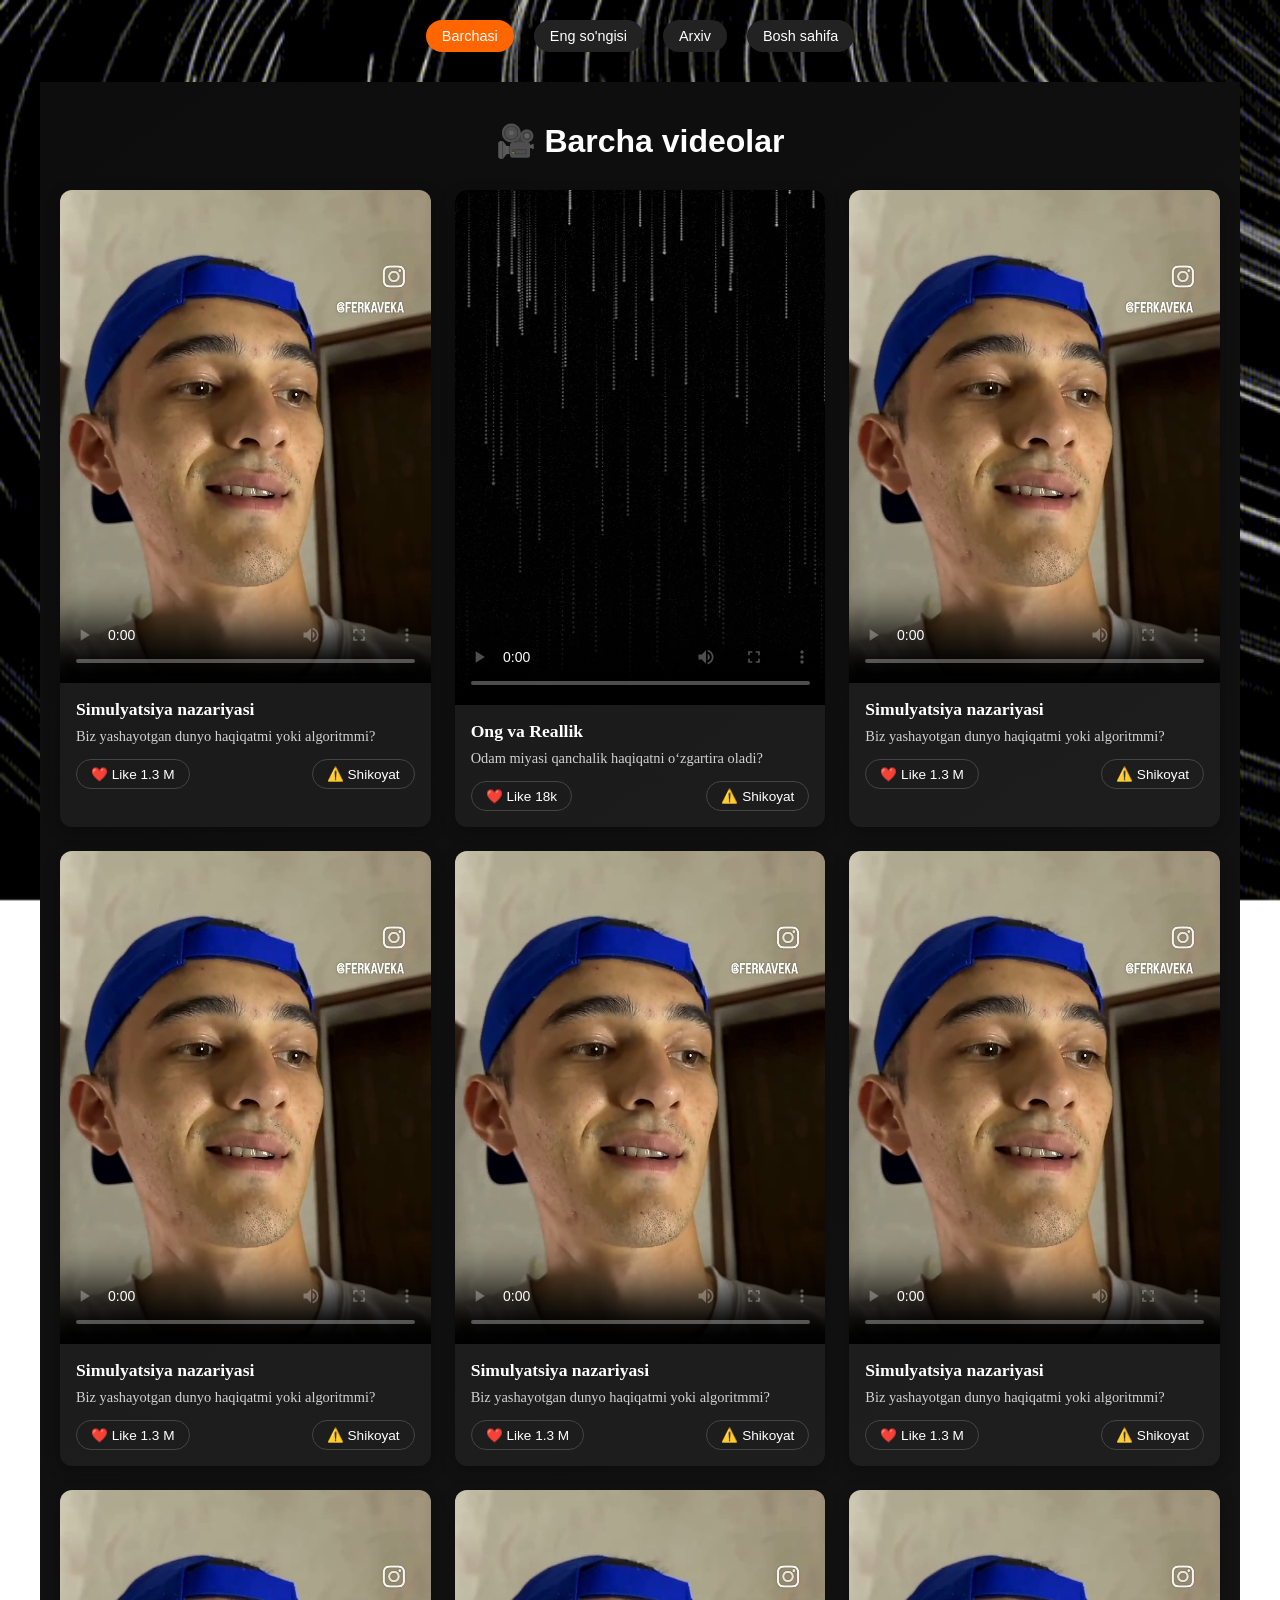
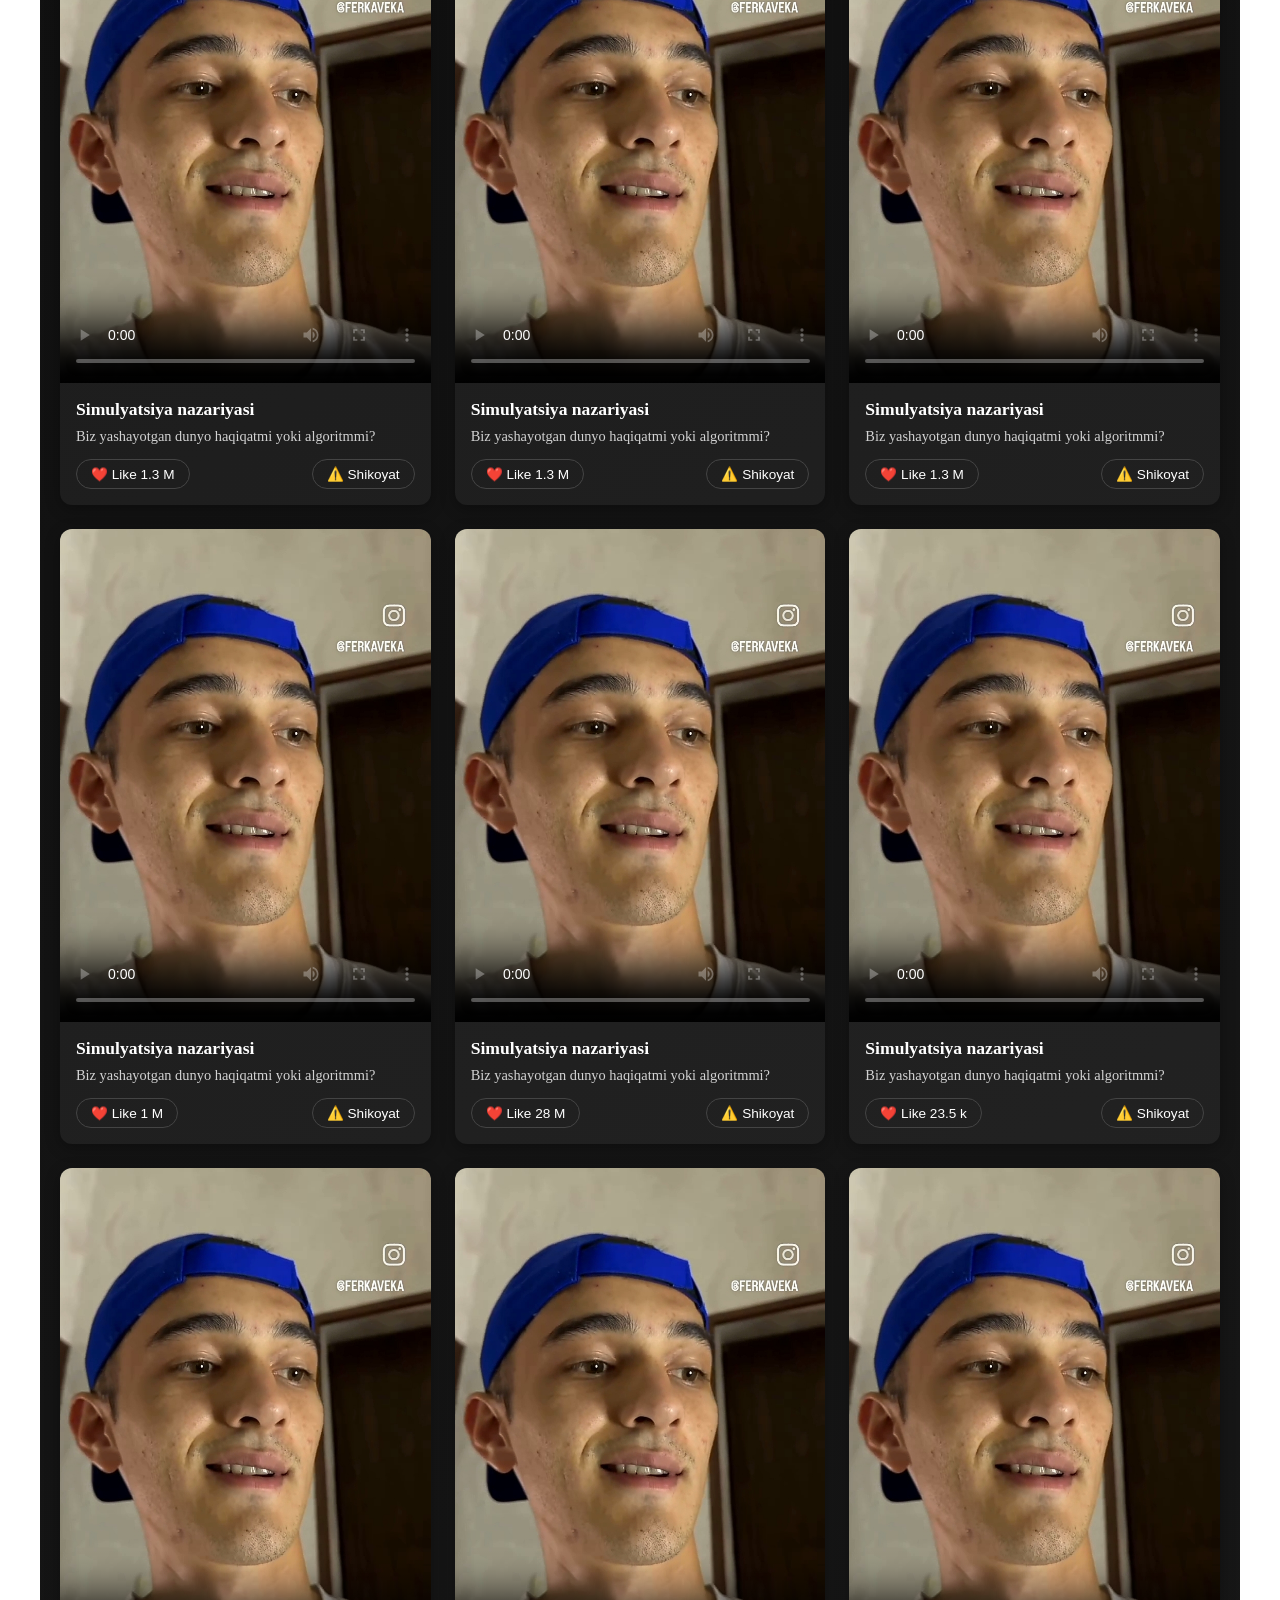
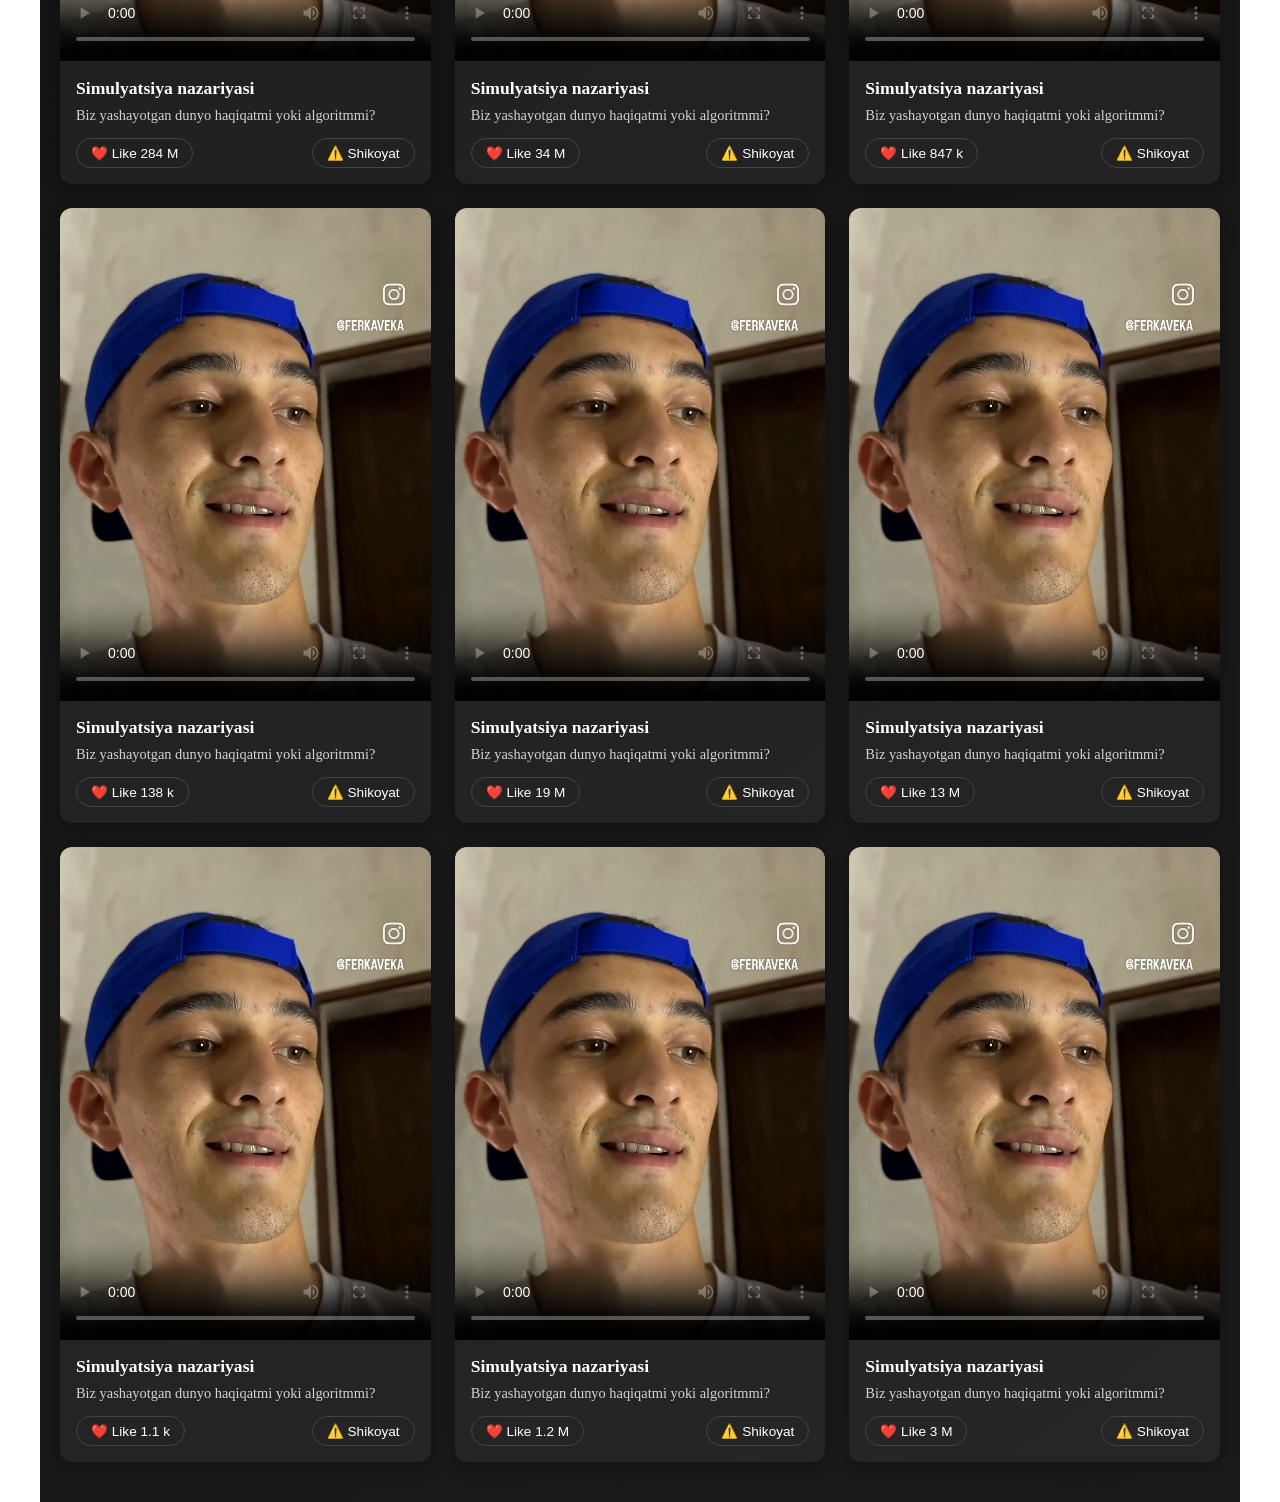
==== index1.html @ 3a31cd07 "ferkaveka" ====
<!DOCTYPE html>
<html lang="en">
<head>
    <meta charset="UTF-8">
    <meta name="viewport" content="width=device-width, initial-scale=1.0">
    <title>Document</title>
    <link rel="stylesheet" href="style1.css">
</head>
<body>


  <!-- GIF orqa fon -->
  <div class="gif-bg">
    <img src="загруженное (1).gif" alt="Background GIF">
  </div>





    <nav class="video-menu">
 <button class="menu-btn active">Barchasi</button>
 <a href="index2.html"><button class="menu-btn">Eng so'ngisi</button></a> 
 <a href="index3.html"><button class="menu-btn">Arxiv</button></a> 
 
 <a href="index.html"><button class="menu-btn">Bosh sahifa</button></a> 
</nav>















<section class="video-wrapper">
  <h2 class="video-heading">🎥 Barcha  videolar</h2>

  <div class="video-grid">
    
    <!-- Video kartochka -->
    <div class="video-card">
      <div class="video-box">
        <video src="video5208667969852315182.mp4" controls poster="Screenshot_20250730-174644_1.jpg"></video>
      </div>
      <div class="video-content">
        <h3>Simulyatsiya nazariyasi</h3>
        <p>Biz yashayotgan dunyo haqiqatmi yoki algoritmmi?</p>
        <div class="video-actions">
          <button class="like-btn">❤️ Like 1.3 M</button>
          <a href="index4.html"><button class="report-btn">⚠️ Shikoyat</button></a>  
        </div>
      </div>
    </div>

    <!-- Yana bitta misol -->
    <div class="video-card">
      <div class="video-box">
        <video src="video5208667969852315182.mp4" controls poster="загруженное.gif"></video>
      </div>
      <div class="video-content">
        <h3>Ong va Reallik</h3>
        <p>Odam miyasi qanchalik haqiqatni o‘zgartira oladi?</p>
        <div class="video-actions">
          <button class="like-btn">❤️ Like 18k</button >
          <button class="report-btn">⚠️ Shikoyat</button>
        </div>
      </div>
    </div>



    <!-- Video kartochka -->
    <div class="video-card">
      <div class="video-box">
        <video src="video5208667969852315182.mp4" controls poster="Screenshot_20250730-174644_1.jpg"></video>
      </div>
      <div class="video-content">
        <h3>Simulyatsiya nazariyasi</h3>
        <p>Biz yashayotgan dunyo haqiqatmi yoki algoritmmi?</p>
        <div class="video-actions">
          <button class="like-btn">❤️ Like 1.3 M</button>
          <button class="report-btn">⚠️ Shikoyat</button>
        </div>
      </div>
    </div>




    <!-- Video kartochka -->
    <div class="video-card">
      <div class="video-box">
        <video src="video5208667969852315182.mp4" controls poster="Screenshot_20250730-174644_1.jpg"></video>
      </div>
      <div class="video-content">
        <h3>Simulyatsiya nazariyasi</h3>
        <p>Biz yashayotgan dunyo haqiqatmi yoki algoritmmi?</p>
        <div class="video-actions">
          <button class="like-btn">❤️ Like 1.3 M</button>
          <button class="report-btn">⚠️ Shikoyat</button>
        </div>
      </div>
    </div>




    <!-- Video kartochka -->
    <div class="video-card">
      <div class="video-box">
        <video src="video5208667969852315182.mp4" controls poster="Screenshot_20250730-174644_1.jpg"></video>
      </div>
      <div class="video-content">
        <h3>Simulyatsiya nazariyasi</h3>
        <p>Biz yashayotgan dunyo haqiqatmi yoki algoritmmi?</p>
        <div class="video-actions">
          <button class="like-btn">❤️ Like 1.3 M</button>
          <button class="report-btn">⚠️ Shikoyat</button>
        </div>
      </div>
    </div>









    <!-- Video kartochka -->
    <div class="video-card">
      <div class="video-box">
        <video src="video5208667969852315182.mp4" controls poster="Screenshot_20250730-174644_1.jpg"></video>
      </div>
      <div class="video-content">
        <h3>Simulyatsiya nazariyasi</h3>
        <p>Biz yashayotgan dunyo haqiqatmi yoki algoritmmi?</p>
        <div class="video-actions">
          <button class="like-btn">❤️ Like 1.3 M</button>
          <button class="report-btn">⚠️ Shikoyat</button>
        </div>
      </div>
    </div>




    <!-- Video kartochka -->
    <div class="video-card">
      <div class="video-box">
        <video src="video5208667969852315182.mp4" controls poster="Screenshot_20250730-174644_1.jpg"></video>
      </div>
      <div class="video-content">
        <h3>Simulyatsiya nazariyasi</h3>
        <p>Biz yashayotgan dunyo haqiqatmi yoki algoritmmi?</p>
        <div class="video-actions">
          <button class="like-btn">❤️ Like 1.3 M</button>
          <button class="report-btn">⚠️ Shikoyat</button>
        </div>
      </div>
    </div>



    <!-- Video kartochka -->
    <div class="video-card">
      <div class="video-box">
        <video src="video5208667969852315182.mp4" controls poster="Screenshot_20250730-174644_1.jpg"></video>
      </div>
      <div class="video-content">
        <h3>Simulyatsiya nazariyasi</h3>
        <p>Biz yashayotgan dunyo haqiqatmi yoki algoritmmi?</p>
        <div class="video-actions">
          <button class="like-btn">❤️ Like 1.3 M</button>
          <button class="report-btn">⚠️ Shikoyat</button>
        </div>
      </div>
    </div>




    <!-- Video kartochka -->
    <div class="video-card">
      <div class="video-box">
        <video src="video5208667969852315182.mp4" controls poster="Screenshot_20250730-174644_1.jpg"></video>
      </div>
      <div class="video-content">
        <h3>Simulyatsiya nazariyasi</h3>
        <p>Biz yashayotgan dunyo haqiqatmi yoki algoritmmi?</p>
        <div class="video-actions">
          <button class="like-btn">❤️ Like 1.3 M</button>
          <button class="report-btn">⚠️ Shikoyat</button>
        </div>
      </div>
    </div>



    <!-- Video kartochka -->
    <div class="video-card">
      <div class="video-box">
        <video src="video5208667969852315182.mp4" controls poster="Screenshot_20250730-174644_1.jpg"></video>
      </div>
      <div class="video-content">
        <h3>Simulyatsiya nazariyasi</h3>
        <p>Biz yashayotgan dunyo haqiqatmi yoki algoritmmi?</p>
        <div class="video-actions">
          <button class="like-btn">❤️ Like 1 M</button>
          <button class="report-btn">⚠️ Shikoyat</button>
        </div>
      </div>
    </div>



    <!-- Video kartochka -->
    <div class="video-card">
      <div class="video-box">
        <video src="video5208667969852315182.mp4" controls poster="Screenshot_20250730-174644_1.jpg"></video>
      </div>
      <div class="video-content">
        <h3>Simulyatsiya nazariyasi</h3>
        <p>Biz yashayotgan dunyo haqiqatmi yoki algoritmmi?</p>
        <div class="video-actions">
          <button class="like-btn">❤️ Like 28 M</button>
          <button class="report-btn">⚠️ Shikoyat</button>
        </div>
      </div>
    </div>


    <!-- Video kartochka -->
    <div class="video-card">
      <div class="video-box">
        <video src="video5208667969852315182.mp4" controls poster="Screenshot_20250730-174644_1.jpg"></video>
      </div>
      <div class="video-content">
        <h3>Simulyatsiya nazariyasi</h3>
        <p>Biz yashayotgan dunyo haqiqatmi yoki algoritmmi?</p>
        <div class="video-actions">
          <button class="like-btn">❤️ Like 23.5 k</button>
          <button class="report-btn">⚠️ Shikoyat</button>
        </div>
      </div>
    </div>





    <!-- Video kartochka -->
    <div class="video-card">
      <div class="video-box">
        <video src="video5208667969852315182.mp4" controls poster="Screenshot_20250730-174644_1.jpg"></video>
      </div>
      <div class="video-content">
        <h3>Simulyatsiya nazariyasi</h3>
        <p>Biz yashayotgan dunyo haqiqatmi yoki algoritmmi?</p>
        <div class="video-actions">
          <button class="like-btn">❤️ Like 284 M</button>
          <button class="report-btn">⚠️ Shikoyat</button>
        </div>
      </div>
    </div>



    <!-- Video kartochka -->
    <div class="video-card">
      <div class="video-box">
        <video src="video5208667969852315182.mp4" controls poster="Screenshot_20250730-174644_1.jpg"></video>
      </div>
      <div class="video-content">
        <h3>Simulyatsiya nazariyasi</h3>
        <p>Biz yashayotgan dunyo haqiqatmi yoki algoritmmi?</p>
        <div class="video-actions">
          <button class="like-btn">❤️ Like 34 M</button>
          <button class="report-btn">⚠️ Shikoyat</button>
        </div>
      </div>
    </div>




    <!-- Video kartochka -->
    <div class="video-card">
      <div class="video-box">
        <video src="video5208667969852315182.mp4" controls poster="Screenshot_20250730-174644_1.jpg"></video>
      </div>
      <div class="video-content">
        <h3>Simulyatsiya nazariyasi</h3>
        <p>Biz yashayotgan dunyo haqiqatmi yoki algoritmmi?</p>
        <div class="video-actions">
          <button class="like-btn">❤️ Like 847 k</button>
          <button class="report-btn">⚠️ Shikoyat</button>
        </div>
      </div>
    </div>




    <!-- Video kartochka -->
    <div class="video-card">
      <div class="video-box">
        <video src="video5208667969852315182.mp4" controls poster="Screenshot_20250730-174644_1.jpg"></video>
      </div>
      <div class="video-content">
        <h3>Simulyatsiya nazariyasi</h3>
        <p>Biz yashayotgan dunyo haqiqatmi yoki algoritmmi?</p>
        <div class="video-actions">
          <button class="like-btn">❤️ Like 138 k</button>
          <button class="report-btn">⚠️ Shikoyat</button>
        </div>
      </div>
    </div>




    <!-- Video kartochka -->
    <div class="video-card">
      <div class="video-box">
        <video src="video5208667969852315182.mp4" controls poster="Screenshot_20250730-174644_1.jpg"></video>
      </div>
      <div class="video-content">
        <h3>Simulyatsiya nazariyasi</h3>
        <p>Biz yashayotgan dunyo haqiqatmi yoki algoritmmi?</p>
        <div class="video-actions">
          <button class="like-btn">❤️ Like 19 M</button>
          <button class="report-btn">⚠️ Shikoyat</button>
        </div>
      </div>
    </div>




    <!-- Video kartochka -->
    <div class="video-card">
      <div class="video-box">
        <video src="video5208667969852315182.mp4" controls poster="Screenshot_20250730-174644_1.jpg"></video>
      </div>
      <div class="video-content">
        <h3>Simulyatsiya nazariyasi</h3>
        <p>Biz yashayotgan dunyo haqiqatmi yoki algoritmmi?</p>
        <div class="video-actions">
          <button class="like-btn">❤️ Like 13 M</button>
          <button class="report-btn">⚠️ Shikoyat</button>
        </div>
      </div>
    </div>





    <!-- Video kartochka -->
    <div class="video-card">
      <div class="video-box">
        <video src="video5208667969852315182.mp4" controls poster="Screenshot_20250730-174644_1.jpg"></video>
      </div>
      <div class="video-content">
        <h3>Simulyatsiya nazariyasi</h3>
        <p>Biz yashayotgan dunyo haqiqatmi yoki algoritmmi?</p>
        <div class="video-actions">
          <button class="like-btn">❤️ Like 1.1 k</button>
          <button class="report-btn">⚠️ Shikoyat</button>
        </div>
      </div>
    </div>





    <!-- Video kartochka -->
    <div class="video-card">
      <div class="video-box">
        <video src="video5208667969852315182.mp4" controls poster="Screenshot_20250730-174644_1.jpg"></video>
      </div>
      <div class="video-content">
        <h3>Simulyatsiya nazariyasi</h3>
        <p>Biz yashayotgan dunyo haqiqatmi yoki algoritmmi?</p>
        <div class="video-actions">
          <button class="like-btn">❤️ Like 1.2 M</button>
          <button class="report-btn">⚠️ Shikoyat</button>
        </div>
      </div>
    </div>




    <!-- Video kartochka -->
    <div class="video-card">
      <div class="video-box">
        <video src="video5208667969852315182.mp4" controls poster="Screenshot_20250730-174644_1.jpg"></video>
      </div>
      <div class="video-content">
        <h3>Simulyatsiya nazariyasi</h3>
        <p>Biz yashayotgan dunyo haqiqatmi yoki algoritmmi?</p>
        <div class="video-actions">
          <button class="like-btn">❤️ Like 3 M</button>
          <button class="report-btn">⚠️ Shikoyat</button>
        </div>
      </div>
    </div>



  </div>
</section>



</body>
</html>
---- style1.css ----
* {
      margin: 0;
      padding: 0;
      box-sizing: border-box;
    }
   html, body {
      height: 100%;
      width: 100%;
      
    }

    /* GIF orqa fon */
    .gif-bg {
      position: fixed;
      top: 0;
      left: 0;
      width: 100vw;
      height: 100vh;
      z-index: -1;
    }

    .gif-bg img {
      width: 100%;
      height: 100%;
      object-fit: cover;
    }








.video-menu {
  display: flex;
  flex-wrap: wrap;
  justify-content: center;
  gap: 20px;
  margin-top: 20px;
  margin-bottom: 30px;
}

.menu-btn {
  background-color: #222;
  color: white;
  border: none;
  padding: 8px 16px;
  border-radius: 20px;
  font-size: 0.9rem;
  cursor: pointer;
  transition: background 0.2s ease;
}

.menu-btn:hover {
  background-color: #444;
}

.menu-btn.active {
  background-color: #ff6600;
}








/* Umumiy qobiq */
.video-wrapper {
  max-width: 1200px;
  margin: auto;
  padding: 40px 20px;
  background: linear-gradient(145deg, #0d0d0d, #1a1a1a);
  box-sizing: border-box;
}

/* Bo‘lim sarlavhasi */
.video-heading {
  font-family: 'Poppins', sans-serif;
  font-size: 2rem;
  color: #fff;
  text-align: center;
  margin-bottom: 30px;
}

/* Grid */
.video-grid {
  display: grid;
  grid-template-columns: repeat(auto-fill, minmax(300px, 1fr));
  gap: 24px;
}

/* Video kartochkasi */
.video-card {
  background-color: rgba(255, 255, 255, 0.05);
  border-radius: 12px;
  overflow: hidden;
  color: white;
  box-shadow: 0 4px 15px rgba(0, 0, 0, 0.3);
  transition: transform 0.3s ease;
  display: flex;
  flex-direction: column;
}

.video-card:hover {
  transform: translateY(-5px);
}

/* Video oynasi */
.video-box video {
  width: 100%;
  height: auto;
  display: block;
}

/* Matnlar */
.video-content {
  padding: 16px;
}

.video-content h3 {
  font-size: 1.1rem;
  margin-bottom: 8px;
}

.video-content p {
  font-size: 0.9rem;
  opacity: 0.8;
  margin-bottom: 14px;
}

/* Tugmalar */
.video-actions {
  display: flex;
  justify-content: space-between;
  gap: 10px;
}

.like-btn,
.report-btn {
  background-color: transparent;
  border: 1px solid #444;
  color: white;
  padding: 6px 14px;
  border-radius: 20px;
  font-size: 0.85rem;
  cursor: pointer;
  transition: background 0.2s;
}

.like-btn:hover {
  background-color: #ff6600;
  border-color: #ff6600;
}

.report-btn:hover {
  background-color: #cc0000;
  border-color: #cc0000;
}
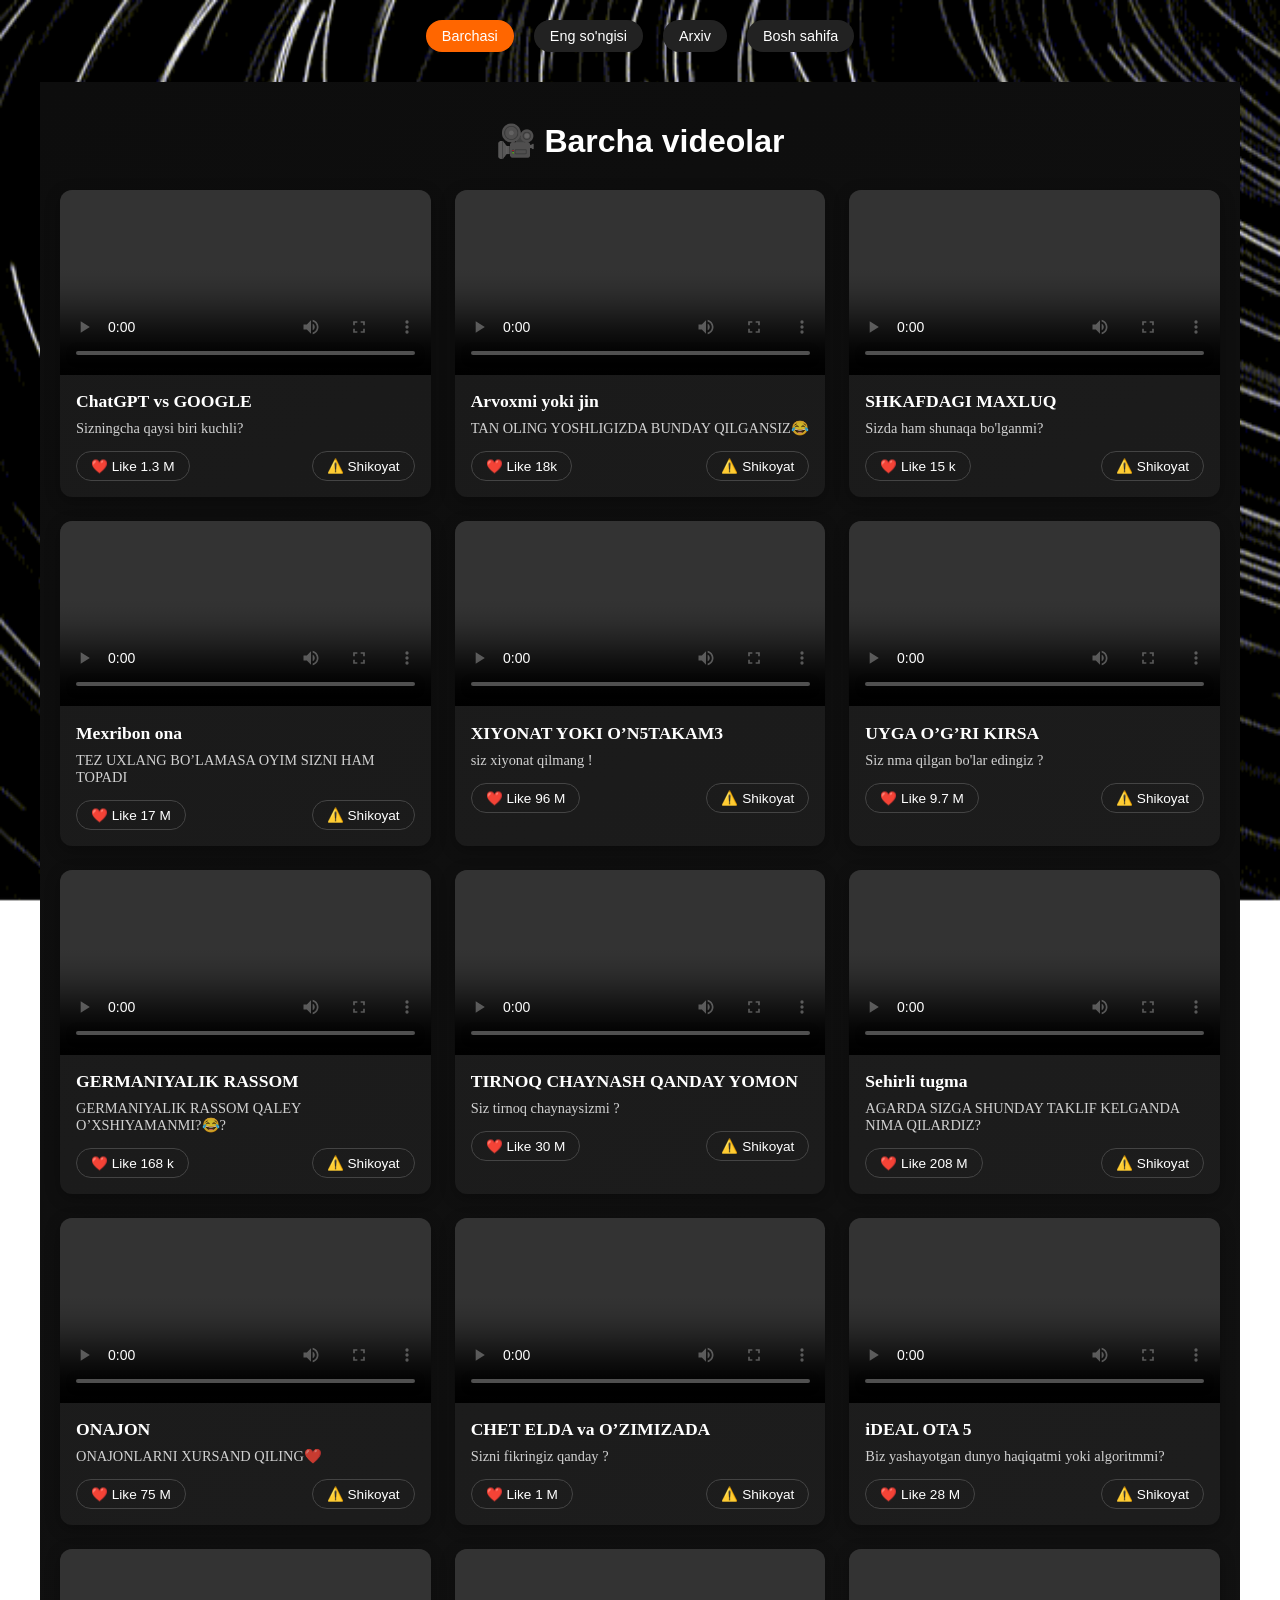
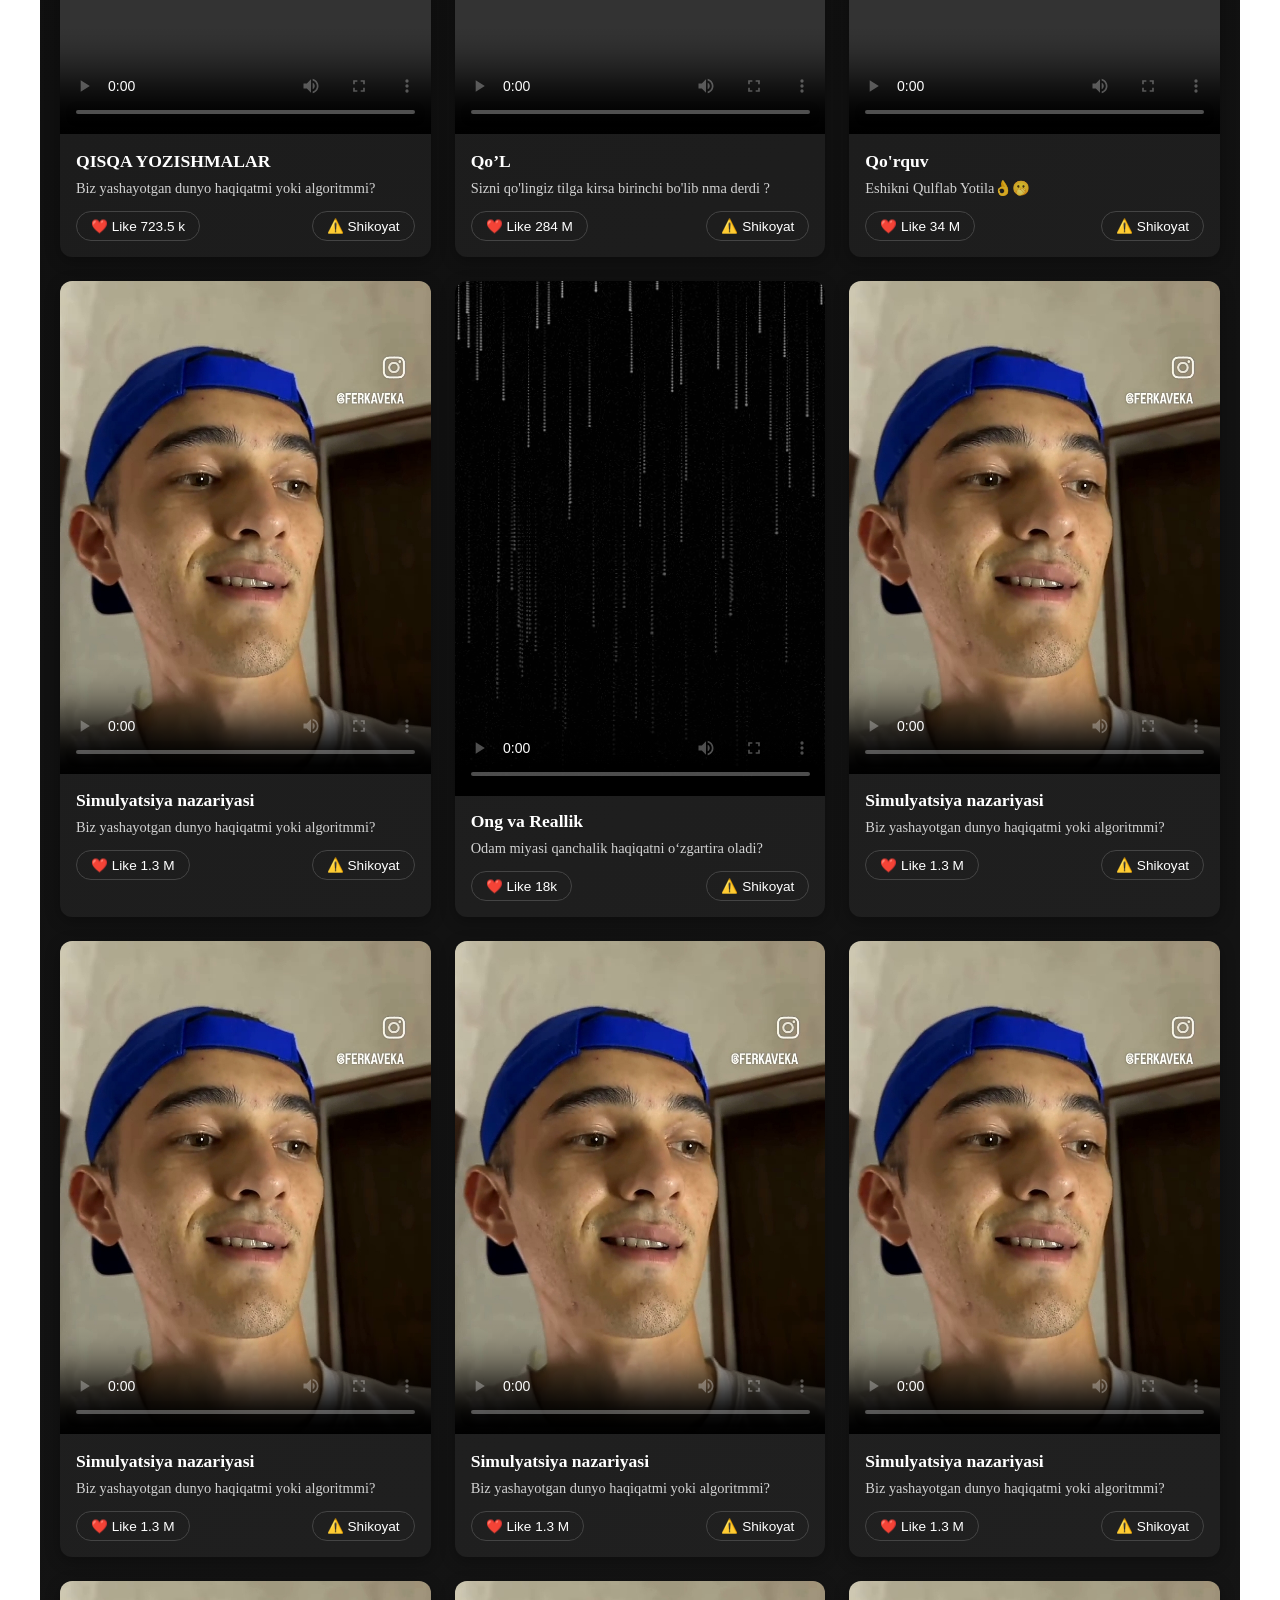
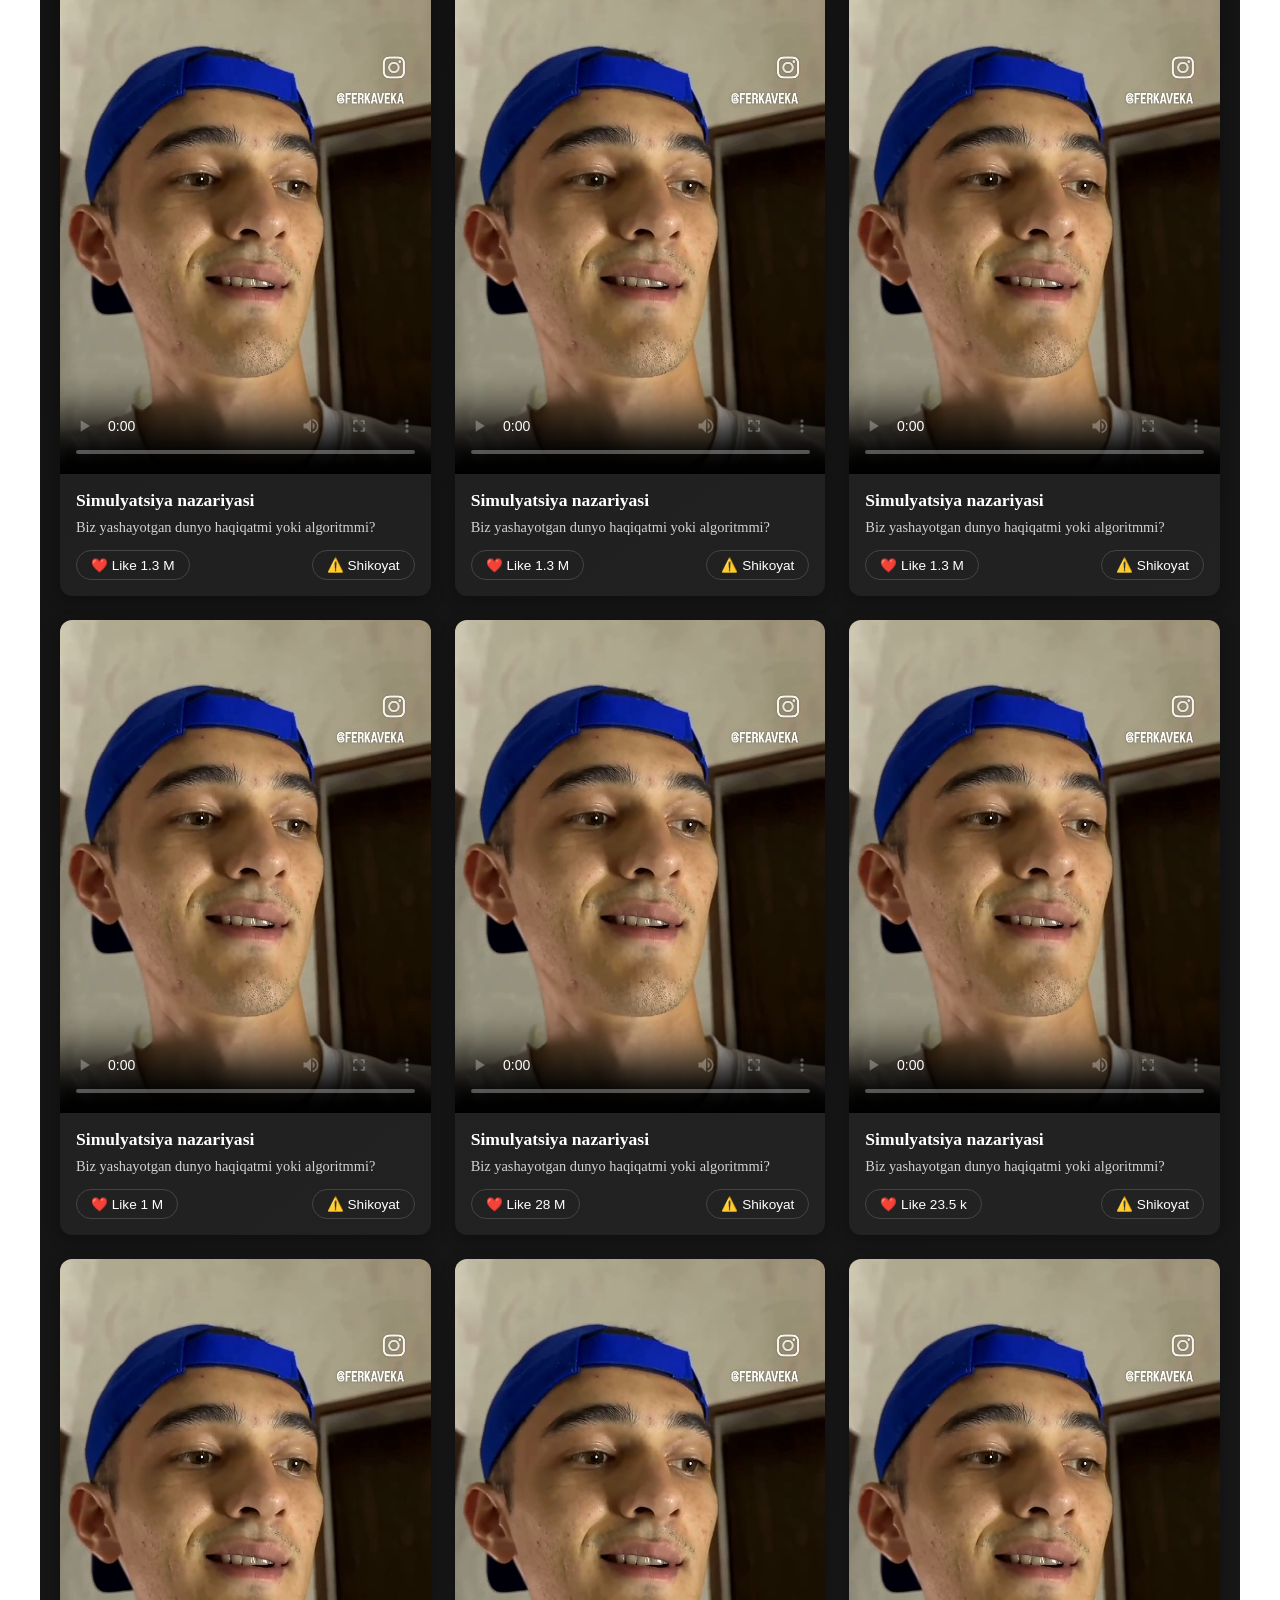
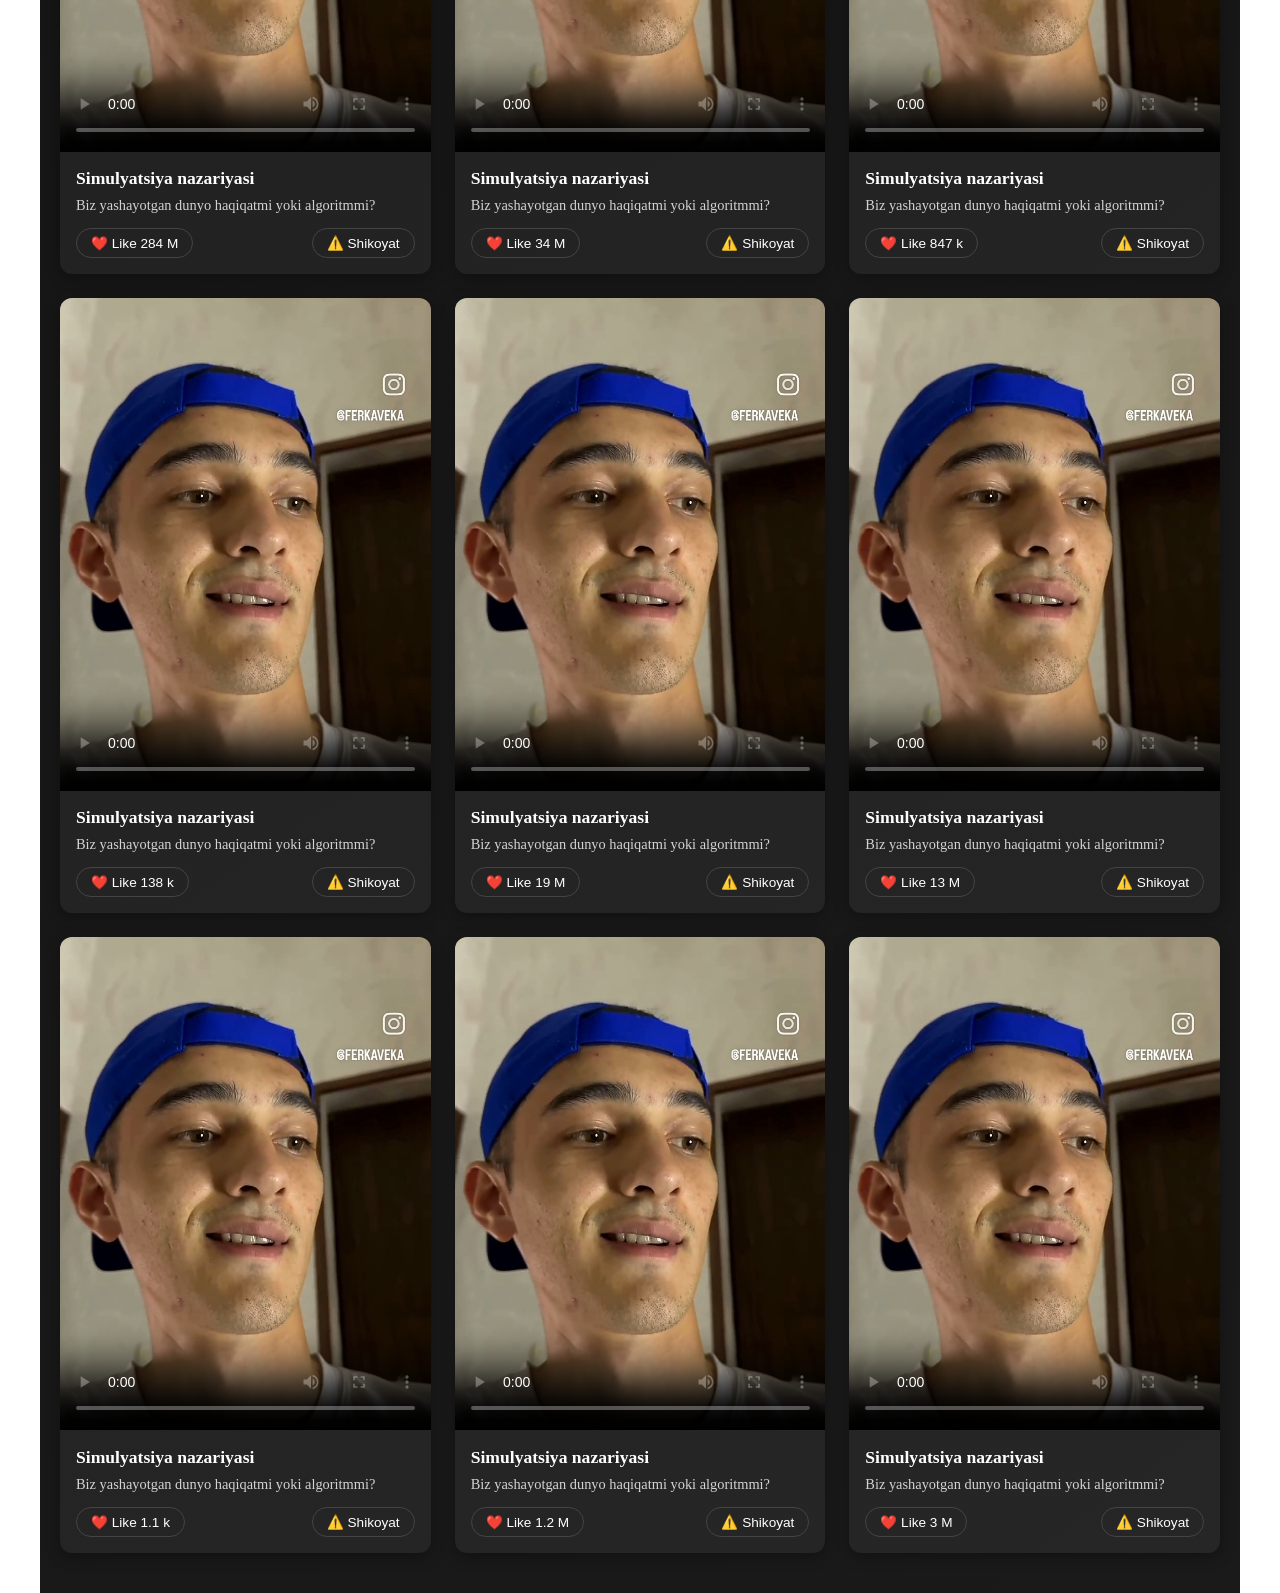
==== commit 49f6752d: "ferkaveka" ====
--- a/index1.html
+++ b/index1.html
@@ -45,6 +45,275 @@
 
   <div class="video-grid">
     
+
+    <!-- Video kartochka -->
+    <div  class="video-card">
+      <div class="video-box">
+        <video src="IMG_8857.MOV" controls poster=""></video>
+      </div>
+      <div class="video-content">
+        <h3>ChatGPT vs GOOGLE</h3>
+        <p>Sizningcha qaysi biri kuchli?</p>
+        <div class="video-actions">
+          <button class="like-btn">❤️ Like 1.3 M</button>
+          <a href="index4.html"><button class="report-btn">⚠️ Shikoyat</button></a>
+        </div>
+      </div>
+    </div>
+
+    <!-- Yana bitta misol -->
+    <div class="video-card">
+      <div class="video-box">
+        <video src="video5208667969852315182.mp4" controls poster=""></video>
+      </div>
+      <div class="video-content">
+        <h3>Arvoxmi yoki jin</h3>
+        <p>TAN OLING YOSHLIGIZDA BUNDAY QILGANSIZ😂</p>
+        <div class="video-actions">
+          <button class="like-btn">❤️ Like 18k</button >
+         <a href="index4.html"><button class="report-btn">⚠️ Shikoyat</button></a> 
+        </div>
+      </div>
+    </div>
+
+
+
+
+
+
+
+    <!-- Video kartochka -->
+    <div class="video-card">
+      <div class="video-box">
+        <video src="IMG_6735.MOV" controls poster=""></video>
+      </div>
+      <div class="video-content">
+        <h3>SHKAFDAGI MAXLUQ</h3>
+        <p>Sizda ham shunaqa bo'lganmi?</p>
+        <div class="video-actions">
+          <button class="like-btn">❤️ Like 15 k</button>
+         <a href="index4.html"> <button class="report-btn">⚠️ Shikoyat</button></a>
+        </div>
+      </div>
+    </div>
+
+
+
+
+    <!-- Video kartochka -->
+    <div class="video-card">
+      <div class="video-box">
+        <video src="IMG_6616.MOV" controls poster=""></video>
+      </div>
+      <div class="video-content">
+        <h3>Mexribon ona</h3>
+        <p>TEZ UXLANG BO’LAMASA OYIM SIZNI HAM TOPADI</p>
+        <div class="video-actions">
+          <button class="like-btn">❤️ Like 17 M</button>
+          <a href="index4.html"><button class="report-btn">⚠️ Shikoyat</button></a>  
+        </div>
+      </div>
+    </div>
+
+
+
+
+    <!-- Video kartochka -->
+    <div class="video-card">
+      <div class="video-box">
+        <video src="IMG_5825.MOV" controls poster=""></video>
+      </div>
+      <div class="video-content">
+        <h3>XIYONAT YOKI O’N5TAKAM3</h3>
+        <p>siz xiyonat qilmang !</p>
+        <div class="video-actions">
+          <button class="like-btn">❤️ Like 96 M</button>
+          <a href="index4.html"><button class="report-btn">⚠️ Shikoyat</button></a>
+        </div>
+      </div>
+    </div>
+
+
+
+
+
+
+
+    <!-- Video kartochka -->
+    <div class="video-card">
+      <div class="video-box">
+        <video src="IMG_5447.MOV" controls poster=""></video>
+      </div>
+      <div class="video-content">
+        <h3>UYGA O’G’RI KIRSA</h3>
+        <p> Siz nma qilgan bo'lar edingiz ?</p>
+        <div class="video-actions">
+          <button class="like-btn">❤️ Like 9.7 M</button>
+          <a href="index4.html"></a><button class="report-btn">⚠️ Shikoyat</button>
+        </div>
+      </div>
+    </div>
+
+
+
+
+
+    <!-- Video kartochka -->
+    <div class="video-card">
+      <div class="video-box">
+        <video src="IMG_5242.MOV" controls poster=""></video>
+      </div>
+      <div class="video-content">
+        <h3>GERMANIYALIK RASSOM </h3>
+        <p>GERMANIYALIK RASSOM QALEY O’XSHIYAMANMI?😂?</p>
+        <div class="video-actions">
+          <button class="like-btn">❤️ Like 168 k</button>
+          <a href="index4.html"><button class="report-btn">⚠️ Shikoyat</button></a>
+        </div>
+      </div>
+    </div>
+
+
+
+
+    <!-- Video kartochka -->
+    <div class="video-card">
+      <div class="video-box">
+        <video src="IMG_5039.MOV" controls poster=""></video>
+      </div>
+      <div class="video-content">
+        <h3>TIRNOQ CHAYNASH QANDAY YOMON</h3>
+        <p>Siz tirnoq chaynaysizmi ?</p>
+        <div class="video-actions">
+          <button class="like-btn">❤️ Like 30 M</button>
+          <a href="index4.html"><button class="report-btn">⚠️ Shikoyat</button></a>
+        </div>
+      </div>
+    </div>
+
+
+
+    <!-- Video kartochka -->
+    <div class="video-card">
+      <div class="video-box">
+        <video src="IMG_4854.MOV" controls poster=""></video>
+      </div>
+      <div class="video-content">
+        <h3>Sehirli tugma</h3>
+        <p> AGARDA SIZGA SHUNDAY TAKLIF KELGANDA NIMA QILARDIZ?</p>
+        <div class="video-actions">
+          <button class="like-btn">❤️ Like 208 M</button>
+          <a href="index4.html"><button class="report-btn">⚠️ Shikoyat</button></a>
+        </div>
+      </div>
+    </div>
+
+
+
+
+    <!-- Video kartochka -->
+    <div class="video-card">
+      <div class="video-box">
+        <video src="IMG_4451.MOV" controls poster=""></video>
+      </div>
+      <div class="video-content">
+        <h3>ONAJON</h3>
+        <p>ONAJONLARNI XURSAND QILING❤️</p>
+        <div class="video-actions">
+          <button class="like-btn">❤️ Like 75 M</button>
+          <a href="index4.html"><button class="report-btn">⚠️ Shikoyat</button></a>
+        </div>
+      </div>
+    </div>
+
+
+
+    <!-- Video kartochka -->
+    <div class="video-card">
+      <div class="video-box">
+        <video src="IMG_3857.MOV" controls poster=""></video>
+      </div>
+      <div class="video-content">
+        <h3>CHET ELDA va O’ZIMIZADA</h3>
+        <p>Sizni fikringiz qanday ?</p>
+        <div class="video-actions">
+          <button class="like-btn">❤️ Like 1 M</button>
+          <a href="index4.html"><button class="report-btn">⚠️ Shikoyat</button></a>
+        </div>
+      </div>
+    </div>
+
+
+
+    <!-- Video kartochka -->
+    <div class="video-card">
+      <div class="video-box">
+        <video src="IMG_3281.MOV" controls poster=""></video>
+      </div>
+      <div class="video-content">
+        <h3>iDEAL OTA 5</h3>
+        <p>Biz yashayotgan dunyo haqiqatmi yoki algoritmmi?</p>
+        <div class="video-actions">
+          <button class="like-btn">❤️ Like 28 M</button>
+          <a href="index4.html"><button class="report-btn">⚠️ Shikoyat</button></a>
+        </div>
+      </div>
+    </div>
+
+
+    <!-- Video kartochka -->
+    <div class="video-card">
+      <div class="video-box">
+        <video src="IMG_2478.MOV" controls poster=""></video>
+      </div>
+      <div class="video-content">
+        <h3>QISQA YOZISHMALAR</h3>
+        <p>Biz yashayotgan dunyo haqiqatmi yoki algoritmmi?</p>
+        <div class="video-actions">
+          <button class="like-btn">❤️ Like 723.5 k</button>
+          <a href="index4.html"><button class="report-btn">⚠️ Shikoyat</button></a>
+        </div>
+      </div>
+    </div>
+
+
+
+
+
+    <!-- Video kartochka -->
+    <div class="video-card">
+      <div class="video-box">
+        <video src="IMG_1966.MP4" controls poster=""></video>
+      </div>
+      <div class="video-content">
+        <h3>Qo’L</h3>
+        <p>Sizni qo'lingiz tilga kirsa birinchi bo'lib nma derdi ?</p>
+        <div class="video-actions">
+          <button class="like-btn">❤️ Like 284 M</button>
+          <a href="index4.html"><button class="report-btn">⚠️ Shikoyat</button></a>
+        </div>
+      </div>
+    </div>
+
+
+
+    <!-- Video kartochka -->
+    <div class="video-card">
+      <div class="video-box">
+        <video src="IMG_1774.MOV" controls poster=""></video>
+      </div>
+      <div class="video-content">
+        <h3>Qo'rquv</h3>
+        <p>Eshikni Qulflab Yotila👌🫢</p>
+        <div class="video-actions">
+          <button class="like-btn">❤️ Like 34 M</button>
+          <a href="index4.html"><button class="report-btn">⚠️ Shikoyat</button></a>
+        </div>
+      </div>
+    </div>
+
+
+
     <!-- Video kartochka -->
     <div class="video-card">
       <div class="video-box">
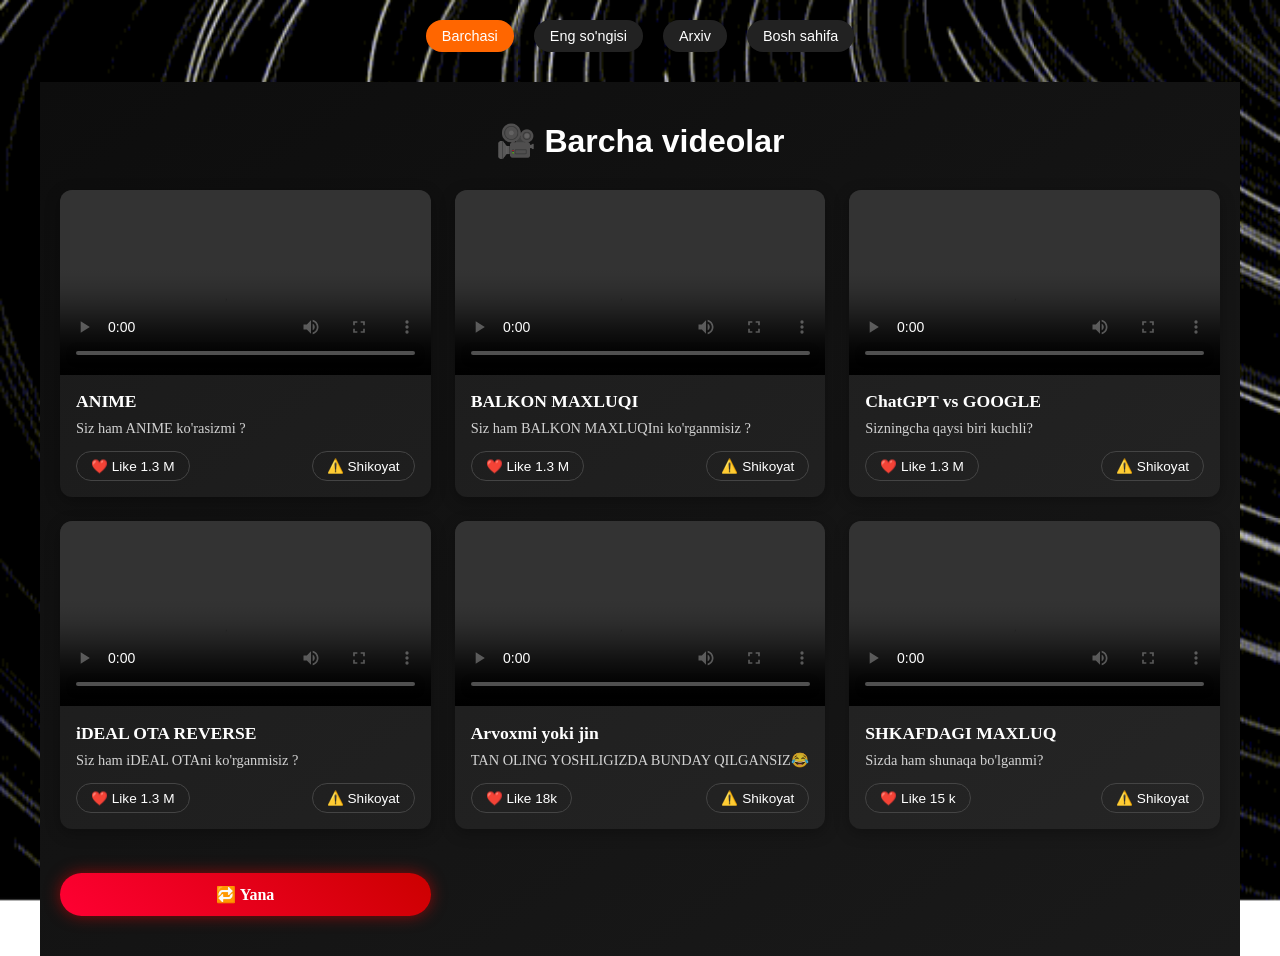
==== commit 8a3b8a91: "ferkaveka" ====
--- a/index1.html
+++ b/index1.html
@@ -41,11 +41,71 @@
 
 
 <section class="video-wrapper">
-  <h2 class="video-heading">🎥 Barcha  videolar</h2>
+  <h2 class="video-heading">🎥 Barcha  videolar </h2>
 
   <div class="video-grid">
     
 
+
+    <!-- Video kartochka -->
+    <div class="video-card">
+      <div class="video-box">
+        <video src="IMG_4295.MOV" controls poster=""></video>
+      </div>
+      <div class="video-content">
+        <h3>ANIME</h3>
+        <p>Siz ham ANIME ko'rasizmi ?</p>
+        <div class="video-actions">
+          <button class="like-btn">❤️ Like 1.3 M</button>
+          <a href="index4.html"><button class="report-btn">⚠️ Shikoyat</button></a>
+        </div>
+      </div>
+    </div>
+
+
+
+
+
+
+
+
+
+
+
+
+
+
+
+
+
+    
+    <!-- Video kartochka -->
+    <div class="video-card">
+      <div class="video-box">
+        <video src="IMG_0370.MP4" controls poster=""></video>
+      </div>
+      <div class="video-content">
+        <h3>BALKON MAXLUQI</h3>
+        <p>Siz ham BALKON MAXLUQIni ko'rganmisiz ?</p>
+        <div class="video-actions">
+          <button class="like-btn">❤️ Like 1.3 M</button>
+          <a href="index4.html"><button class="report-btn">⚠️ Shikoyat</button></a>
+        </div>
+      </div>
+    </div>
+
+
+
+
+
+
+
+
+
+
+
+
+
     <!-- Video kartochka -->
     <div  class="video-card">
       <div class="video-box">
@@ -61,6 +121,40 @@
       </div>
     </div>
 
+
+
+
+
+
+
+
+    <!-- Video kartochka -->
+    <div class="video-card">
+      <div class="video-box">
+        <video src="video5280628566348819544.mp4" controls poster=""></video>
+      </div>
+      <div class="video-content">
+        <h3>iDEAL OTA REVERSE</h3>
+        <p>Siz ham iDEAL OTAni ko'rganmisiz ?</p>
+        <div class="video-actions">
+          <button class="like-btn">❤️ Like 1.3 M</button>
+          <a href="index4.html"><button class="report-btn">⚠️ Shikoyat</button></a>
+        </div>
+      </div>
+    </div>
+
+
+
+
+
+
+
+
+
+
+
+
+
     <!-- Yana bitta misol -->
     <div class="video-card">
       <div class="video-box">
@@ -100,593 +194,15 @@
 
 
 
-    <!-- Video kartochka -->
-    <div class="video-card">
-      <div class="video-box">
-        <video src="IMG_6616.MOV" controls poster=""></video>
-      </div>
-      <div class="video-content">
-        <h3>Mexribon ona</h3>
-        <p>TEZ UXLANG BO’LAMASA OYIM SIZNI HAM TOPADI</p>
-        <div class="video-actions">
-          <button class="like-btn">❤️ Like 17 M</button>
-          <a href="index4.html"><button class="report-btn">⚠️ Shikoyat</button></a>  
-        </div>
-      </div>
-    </div>
-
-
-
-
-    <!-- Video kartochka -->
-    <div class="video-card">
-      <div class="video-box">
-        <video src="IMG_5825.MOV" controls poster=""></video>
-      </div>
-      <div class="video-content">
-        <h3>XIYONAT YOKI O’N5TAKAM3</h3>
-        <p>siz xiyonat qilmang !</p>
-        <div class="video-actions">
-          <button class="like-btn">❤️ Like 96 M</button>
-          <a href="index4.html"><button class="report-btn">⚠️ Shikoyat</button></a>
-        </div>
-      </div>
-    </div>
-
-
-
-
-
-
-
-    <!-- Video kartochka -->
-    <div class="video-card">
-      <div class="video-box">
-        <video src="IMG_5447.MOV" controls poster=""></video>
-      </div>
-      <div class="video-content">
-        <h3>UYGA O’G’RI KIRSA</h3>
-        <p> Siz nma qilgan bo'lar edingiz ?</p>
-        <div class="video-actions">
-          <button class="like-btn">❤️ Like 9.7 M</button>
-          <a href="index4.html"></a><button class="report-btn">⚠️ Shikoyat</button>
-        </div>
-      </div>
-    </div>
-
-
-
-
-
-    <!-- Video kartochka -->
-    <div class="video-card">
-      <div class="video-box">
-        <video src="IMG_5242.MOV" controls poster=""></video>
-      </div>
-      <div class="video-content">
-        <h3>GERMANIYALIK RASSOM </h3>
-        <p>GERMANIYALIK RASSOM QALEY O’XSHIYAMANMI?😂?</p>
-        <div class="video-actions">
-          <button class="like-btn">❤️ Like 168 k</button>
-          <a href="index4.html"><button class="report-btn">⚠️ Shikoyat</button></a>
-        </div>
-      </div>
-    </div>
-
-
-
-
-    <!-- Video kartochka -->
-    <div class="video-card">
-      <div class="video-box">
-        <video src="IMG_5039.MOV" controls poster=""></video>
-      </div>
-      <div class="video-content">
-        <h3>TIRNOQ CHAYNASH QANDAY YOMON</h3>
-        <p>Siz tirnoq chaynaysizmi ?</p>
-        <div class="video-actions">
-          <button class="like-btn">❤️ Like 30 M</button>
-          <a href="index4.html"><button class="report-btn">⚠️ Shikoyat</button></a>
-        </div>
-      </div>
-    </div>
-
-
-
-    <!-- Video kartochka -->
-    <div class="video-card">
-      <div class="video-box">
-        <video src="IMG_4854.MOV" controls poster=""></video>
-      </div>
-      <div class="video-content">
-        <h3>Sehirli tugma</h3>
-        <p> AGARDA SIZGA SHUNDAY TAKLIF KELGANDA NIMA QILARDIZ?</p>
-        <div class="video-actions">
-          <button class="like-btn">❤️ Like 208 M</button>
-          <a href="index4.html"><button class="report-btn">⚠️ Shikoyat</button></a>
-        </div>
-      </div>
-    </div>
-
-
-
-
-    <!-- Video kartochka -->
-    <div class="video-card">
-      <div class="video-box">
-        <video src="IMG_4451.MOV" controls poster=""></video>
-      </div>
-      <div class="video-content">
-        <h3>ONAJON</h3>
-        <p>ONAJONLARNI XURSAND QILING❤️</p>
-        <div class="video-actions">
-          <button class="like-btn">❤️ Like 75 M</button>
-          <a href="index4.html"><button class="report-btn">⚠️ Shikoyat</button></a>
-        </div>
-      </div>
-    </div>
-
-
-
-    <!-- Video kartochka -->
-    <div class="video-card">
-      <div class="video-box">
-        <video src="IMG_3857.MOV" controls poster=""></video>
-      </div>
-      <div class="video-content">
-        <h3>CHET ELDA va O’ZIMIZADA</h3>
-        <p>Sizni fikringiz qanday ?</p>
-        <div class="video-actions">
-          <button class="like-btn">❤️ Like 1 M</button>
-          <a href="index4.html"><button class="report-btn">⚠️ Shikoyat</button></a>
-        </div>
-      </div>
-    </div>
-
-
-
-    <!-- Video kartochka -->
-    <div class="video-card">
-      <div class="video-box">
-        <video src="IMG_3281.MOV" controls poster=""></video>
-      </div>
-      <div class="video-content">
-        <h3>iDEAL OTA 5</h3>
-        <p>Biz yashayotgan dunyo haqiqatmi yoki algoritmmi?</p>
-        <div class="video-actions">
-          <button class="like-btn">❤️ Like 28 M</button>
-          <a href="index4.html"><button class="report-btn">⚠️ Shikoyat</button></a>
-        </div>
-      </div>
-    </div>
-
-
-    <!-- Video kartochka -->
-    <div class="video-card">
-      <div class="video-box">
-        <video src="IMG_2478.MOV" controls poster=""></video>
-      </div>
-      <div class="video-content">
-        <h3>QISQA YOZISHMALAR</h3>
-        <p>Biz yashayotgan dunyo haqiqatmi yoki algoritmmi?</p>
-        <div class="video-actions">
-          <button class="like-btn">❤️ Like 723.5 k</button>
-          <a href="index4.html"><button class="report-btn">⚠️ Shikoyat</button></a>
-        </div>
-      </div>
-    </div>
-
-
-
-
-
-    <!-- Video kartochka -->
-    <div class="video-card">
-      <div class="video-box">
-        <video src="IMG_1966.MP4" controls poster=""></video>
-      </div>
-      <div class="video-content">
-        <h3>Qo’L</h3>
-        <p>Sizni qo'lingiz tilga kirsa birinchi bo'lib nma derdi ?</p>
-        <div class="video-actions">
-          <button class="like-btn">❤️ Like 284 M</button>
-          <a href="index4.html"><button class="report-btn">⚠️ Shikoyat</button></a>
-        </div>
-      </div>
-    </div>
-
-
-
-    <!-- Video kartochka -->
-    <div class="video-card">
-      <div class="video-box">
-        <video src="IMG_1774.MOV" controls poster=""></video>
-      </div>
-      <div class="video-content">
-        <h3>Qo'rquv</h3>
-        <p>Eshikni Qulflab Yotila👌🫢</p>
-        <div class="video-actions">
-          <button class="like-btn">❤️ Like 34 M</button>
-          <a href="index4.html"><button class="report-btn">⚠️ Shikoyat</button></a>
-        </div>
-      </div>
-    </div>
-
-
-
-    <!-- Video kartochka -->
-    <div class="video-card">
-      <div class="video-box">
-        <video src="video5208667969852315182.mp4" controls poster="Screenshot_20250730-174644_1.jpg"></video>
-      </div>
-      <div class="video-content">
-        <h3>Simulyatsiya nazariyasi</h3>
-        <p>Biz yashayotgan dunyo haqiqatmi yoki algoritmmi?</p>
-        <div class="video-actions">
-          <button class="like-btn">❤️ Like 1.3 M</button>
-          <a href="index4.html"><button class="report-btn">⚠️ Shikoyat</button></a>  
-        </div>
-      </div>
-    </div>
-
-    <!-- Yana bitta misol -->
-    <div class="video-card">
-      <div class="video-box">
-        <video src="video5208667969852315182.mp4" controls poster="загруженное.gif"></video>
-      </div>
-      <div class="video-content">
-        <h3>Ong va Reallik</h3>
-        <p>Odam miyasi qanchalik haqiqatni o‘zgartira oladi?</p>
-        <div class="video-actions">
-          <button class="like-btn">❤️ Like 18k</button >
-          <button class="report-btn">⚠️ Shikoyat</button>
-        </div>
-      </div>
-    </div>
-
-
-
-    <!-- Video kartochka -->
-    <div class="video-card">
-      <div class="video-box">
-        <video src="video5208667969852315182.mp4" controls poster="Screenshot_20250730-174644_1.jpg"></video>
-      </div>
-      <div class="video-content">
-        <h3>Simulyatsiya nazariyasi</h3>
-        <p>Biz yashayotgan dunyo haqiqatmi yoki algoritmmi?</p>
-        <div class="video-actions">
-          <button class="like-btn">❤️ Like 1.3 M</button>
-          <button class="report-btn">⚠️ Shikoyat</button>
-        </div>
-      </div>
-    </div>
-
-
-
-
-    <!-- Video kartochka -->
-    <div class="video-card">
-      <div class="video-box">
-        <video src="video5208667969852315182.mp4" controls poster="Screenshot_20250730-174644_1.jpg"></video>
-      </div>
-      <div class="video-content">
-        <h3>Simulyatsiya nazariyasi</h3>
-        <p>Biz yashayotgan dunyo haqiqatmi yoki algoritmmi?</p>
-        <div class="video-actions">
-          <button class="like-btn">❤️ Like 1.3 M</button>
-          <button class="report-btn">⚠️ Shikoyat</button>
-        </div>
-      </div>
-    </div>
-
-
-
-
-    <!-- Video kartochka -->
-    <div class="video-card">
-      <div class="video-box">
-        <video src="video5208667969852315182.mp4" controls poster="Screenshot_20250730-174644_1.jpg"></video>
-      </div>
-      <div class="video-content">
-        <h3>Simulyatsiya nazariyasi</h3>
-        <p>Biz yashayotgan dunyo haqiqatmi yoki algoritmmi?</p>
-        <div class="video-actions">
-          <button class="like-btn">❤️ Like 1.3 M</button>
-          <button class="report-btn">⚠️ Shikoyat</button>
-        </div>
-      </div>
-    </div>
-
-
-
-
-
-
-
-
-
-    <!-- Video kartochka -->
-    <div class="video-card">
-      <div class="video-box">
-        <video src="video5208667969852315182.mp4" controls poster="Screenshot_20250730-174644_1.jpg"></video>
-      </div>
-      <div class="video-content">
-        <h3>Simulyatsiya nazariyasi</h3>
-        <p>Biz yashayotgan dunyo haqiqatmi yoki algoritmmi?</p>
-        <div class="video-actions">
-          <button class="like-btn">❤️ Like 1.3 M</button>
-          <button class="report-btn">⚠️ Shikoyat</button>
-        </div>
-      </div>
-    </div>
-
-
-
-
-    <!-- Video kartochka -->
-    <div class="video-card">
-      <div class="video-box">
-        <video src="video5208667969852315182.mp4" controls poster="Screenshot_20250730-174644_1.jpg"></video>
-      </div>
-      <div class="video-content">
-        <h3>Simulyatsiya nazariyasi</h3>
-        <p>Biz yashayotgan dunyo haqiqatmi yoki algoritmmi?</p>
-        <div class="video-actions">
-          <button class="like-btn">❤️ Like 1.3 M</button>
-          <button class="report-btn">⚠️ Shikoyat</button>
-        </div>
-      </div>
-    </div>
-
-
-
-    <!-- Video kartochka -->
-    <div class="video-card">
-      <div class="video-box">
-        <video src="video5208667969852315182.mp4" controls poster="Screenshot_20250730-174644_1.jpg"></video>
-      </div>
-      <div class="video-content">
-        <h3>Simulyatsiya nazariyasi</h3>
-        <p>Biz yashayotgan dunyo haqiqatmi yoki algoritmmi?</p>
-        <div class="video-actions">
-          <button class="like-btn">❤️ Like 1.3 M</button>
-          <button class="report-btn">⚠️ Shikoyat</button>
-        </div>
-      </div>
-    </div>
-
-
-
-
-    <!-- Video kartochka -->
-    <div class="video-card">
-      <div class="video-box">
-        <video src="video5208667969852315182.mp4" controls poster="Screenshot_20250730-174644_1.jpg"></video>
-      </div>
-      <div class="video-content">
-        <h3>Simulyatsiya nazariyasi</h3>
-        <p>Biz yashayotgan dunyo haqiqatmi yoki algoritmmi?</p>
-        <div class="video-actions">
-          <button class="like-btn">❤️ Like 1.3 M</button>
-          <button class="report-btn">⚠️ Shikoyat</button>
-        </div>
-      </div>
-    </div>
-
-
-
-    <!-- Video kartochka -->
-    <div class="video-card">
-      <div class="video-box">
-        <video src="video5208667969852315182.mp4" controls poster="Screenshot_20250730-174644_1.jpg"></video>
-      </div>
-      <div class="video-content">
-        <h3>Simulyatsiya nazariyasi</h3>
-        <p>Biz yashayotgan dunyo haqiqatmi yoki algoritmmi?</p>
-        <div class="video-actions">
-          <button class="like-btn">❤️ Like 1 M</button>
-          <button class="report-btn">⚠️ Shikoyat</button>
-        </div>
-      </div>
-    </div>
-
-
-
-    <!-- Video kartochka -->
-    <div class="video-card">
-      <div class="video-box">
-        <video src="video5208667969852315182.mp4" controls poster="Screenshot_20250730-174644_1.jpg"></video>
-      </div>
-      <div class="video-content">
-        <h3>Simulyatsiya nazariyasi</h3>
-        <p>Biz yashayotgan dunyo haqiqatmi yoki algoritmmi?</p>
-        <div class="video-actions">
-          <button class="like-btn">❤️ Like 28 M</button>
-          <button class="report-btn">⚠️ Shikoyat</button>
-        </div>
-      </div>
-    </div>
-
-
-    <!-- Video kartochka -->
-    <div class="video-card">
-      <div class="video-box">
-        <video src="video5208667969852315182.mp4" controls poster="Screenshot_20250730-174644_1.jpg"></video>
-      </div>
-      <div class="video-content">
-        <h3>Simulyatsiya nazariyasi</h3>
-        <p>Biz yashayotgan dunyo haqiqatmi yoki algoritmmi?</p>
-        <div class="video-actions">
-          <button class="like-btn">❤️ Like 23.5 k</button>
-          <button class="report-btn">⚠️ Shikoyat</button>
-        </div>
-      </div>
-    </div>
-
-
-
-
-
-    <!-- Video kartochka -->
-    <div class="video-card">
-      <div class="video-box">
-        <video src="video5208667969852315182.mp4" controls poster="Screenshot_20250730-174644_1.jpg"></video>
-      </div>
-      <div class="video-content">
-        <h3>Simulyatsiya nazariyasi</h3>
-        <p>Biz yashayotgan dunyo haqiqatmi yoki algoritmmi?</p>
-        <div class="video-actions">
-          <button class="like-btn">❤️ Like 284 M</button>
-          <button class="report-btn">⚠️ Shikoyat</button>
-        </div>
-      </div>
-    </div>
-
-
-
-    <!-- Video kartochka -->
-    <div class="video-card">
-      <div class="video-box">
-        <video src="video5208667969852315182.mp4" controls poster="Screenshot_20250730-174644_1.jpg"></video>
-      </div>
-      <div class="video-content">
-        <h3>Simulyatsiya nazariyasi</h3>
-        <p>Biz yashayotgan dunyo haqiqatmi yoki algoritmmi?</p>
-        <div class="video-actions">
-          <button class="like-btn">❤️ Like 34 M</button>
-          <button class="report-btn">⚠️ Shikoyat</button>
-        </div>
-      </div>
-    </div>
-
-
-
-
-    <!-- Video kartochka -->
-    <div class="video-card">
-      <div class="video-box">
-        <video src="video5208667969852315182.mp4" controls poster="Screenshot_20250730-174644_1.jpg"></video>
-      </div>
-      <div class="video-content">
-        <h3>Simulyatsiya nazariyasi</h3>
-        <p>Biz yashayotgan dunyo haqiqatmi yoki algoritmmi?</p>
-        <div class="video-actions">
-          <button class="like-btn">❤️ Like 847 k</button>
-          <button class="report-btn">⚠️ Shikoyat</button>
-        </div>
-      </div>
-    </div>
-
-
-
-
-    <!-- Video kartochka -->
-    <div class="video-card">
-      <div class="video-box">
-        <video src="video5208667969852315182.mp4" controls poster="Screenshot_20250730-174644_1.jpg"></video>
-      </div>
-      <div class="video-content">
-        <h3>Simulyatsiya nazariyasi</h3>
-        <p>Biz yashayotgan dunyo haqiqatmi yoki algoritmmi?</p>
-        <div class="video-actions">
-          <button class="like-btn">❤️ Like 138 k</button>
-          <button class="report-btn">⚠️ Shikoyat</button>
-        </div>
-      </div>
-    </div>
-
-
-
-
-    <!-- Video kartochka -->
-    <div class="video-card">
-      <div class="video-box">
-        <video src="video5208667969852315182.mp4" controls poster="Screenshot_20250730-174644_1.jpg"></video>
-      </div>
-      <div class="video-content">
-        <h3>Simulyatsiya nazariyasi</h3>
-        <p>Biz yashayotgan dunyo haqiqatmi yoki algoritmmi?</p>
-        <div class="video-actions">
-          <button class="like-btn">❤️ Like 19 M</button>
-          <button class="report-btn">⚠️ Shikoyat</button>
-        </div>
-      </div>
-    </div>
-
-
-
-
-    <!-- Video kartochka -->
-    <div class="video-card">
-      <div class="video-box">
-        <video src="video5208667969852315182.mp4" controls poster="Screenshot_20250730-174644_1.jpg"></video>
-      </div>
-      <div class="video-content">
-        <h3>Simulyatsiya nazariyasi</h3>
-        <p>Biz yashayotgan dunyo haqiqatmi yoki algoritmmi?</p>
-        <div class="video-actions">
-          <button class="like-btn">❤️ Like 13 M</button>
-          <button class="report-btn">⚠️ Shikoyat</button>
-        </div>
-      </div>
-    </div>
-
-
-
-
-
-    <!-- Video kartochka -->
-    <div class="video-card">
-      <div class="video-box">
-        <video src="video5208667969852315182.mp4" controls poster="Screenshot_20250730-174644_1.jpg"></video>
-      </div>
-      <div class="video-content">
-        <h3>Simulyatsiya nazariyasi</h3>
-        <p>Biz yashayotgan dunyo haqiqatmi yoki algoritmmi?</p>
-        <div class="video-actions">
-          <button class="like-btn">❤️ Like 1.1 k</button>
-          <button class="report-btn">⚠️ Shikoyat</button>
-        </div>
-      </div>
-    </div>
-
-
-
-
-
-    <!-- Video kartochka -->
-    <div class="video-card">
-      <div class="video-box">
-        <video src="video5208667969852315182.mp4" controls poster="Screenshot_20250730-174644_1.jpg"></video>
-      </div>
-      <div class="video-content">
-        <h3>Simulyatsiya nazariyasi</h3>
-        <p>Biz yashayotgan dunyo haqiqatmi yoki algoritmmi?</p>
-        <div class="video-actions">
-          <button class="like-btn">❤️ Like 1.2 M</button>
-          <button class="report-btn">⚠️ Shikoyat</button>
-        </div>
-      </div>
-    </div>
-
-
-
-
-    <!-- Video kartochka -->
-    <div class="video-card">
-      <div class="video-box">
-        <video src="video5208667969852315182.mp4" controls poster="Screenshot_20250730-174644_1.jpg"></video>
-      </div>
-      <div class="video-content">
-        <h3>Simulyatsiya nazariyasi</h3>
-        <p>Biz yashayotgan dunyo haqiqatmi yoki algoritmmi?</p>
-        <div class="video-actions">
-          <button class="like-btn">❤️ Like 3 M</button>
-          <button class="report-btn">⚠️ Shikoyat</button>
-        </div>
-      </div>
-    </div>
-
+
+    <a href="index1,2.html"><div class="more-button">🔁 Yana</div></a>
+
+
+
+
+
+
+  
 
 
   </div>
--- a/style1.css
+++ b/style1.css
@@ -159,3 +159,76 @@
   background-color: #cc0000;
   border-color: #cc0000;
 }
+
+
+
+
+
+
+
+
+
+
+
+
+
+
+
+
+
+
+
+
+
+ .more-button {
+      margin-top: 20px;
+      display: inline-block;
+      background: linear-gradient(45deg, #ff0033, #cc0000);
+      padding: 12px 24px;
+      border-radius: 30px;
+      color: white;
+      font-weight: bold;
+      font-size: 16px;
+      text-align: center;
+      cursor: pointer;
+      transition: all 0.3s ease;
+      box-shadow: 0 0 15px rgba(255, 0, 0, 0.5);
+      width: 100%;
+    }
+
+    .more-button:hover {
+      background: linear-gradient(45deg, #cc0000, #990000);
+      transform: scale(1.05);
+      box-shadow: 0 0 25px rgba(255, 0, 0, 0.7);
+    }
+
+
+
+
+
+
+
+
+
+
+
+
+    
+.btn {
+  display: inline-block;
+  background-color: #ff6600;
+  color: white;
+  padding: 6px 14px;
+  font-size: 0.85rem;
+  text-decoration: none;
+  border-radius: 4px;
+  font-weight: 600;
+}
+
+.btn:hover {
+  background-color: #e65c00;
+}
+
+
+
+
